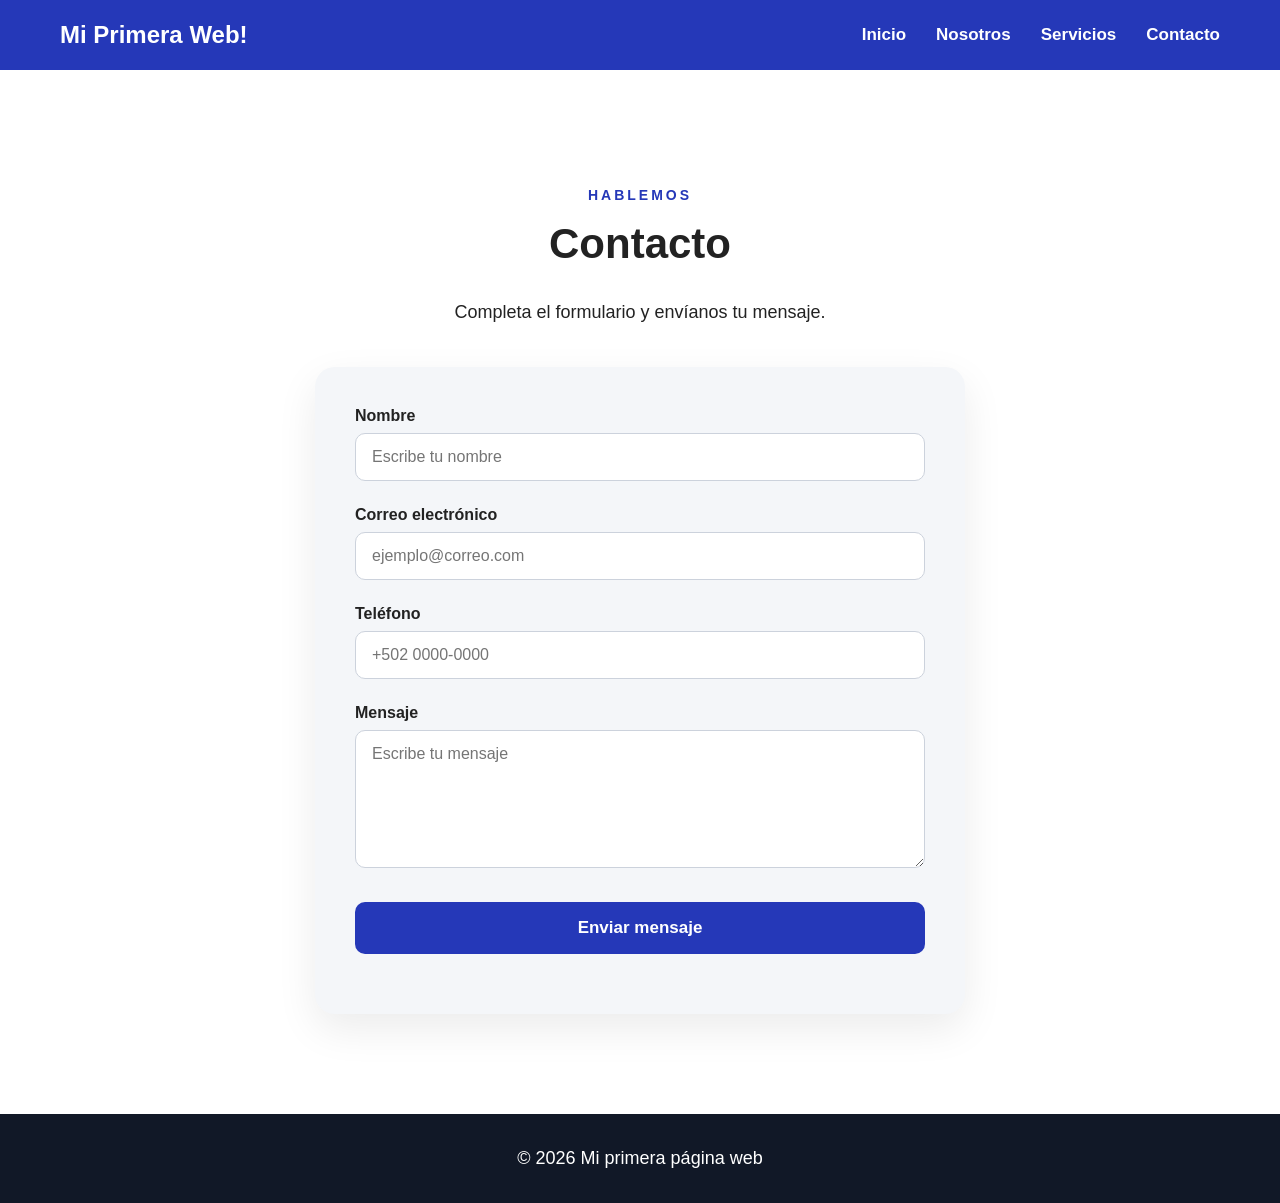
==== contacto.html @ 5b120964 "Agregue paginas de servicios y contacto" ====
<!DOCTYPE html>
<html lang="es">

<head>

  <meta charset="UTF-8">

  <meta
    name="viewport"
    content="width=device-width, initial-scale=1.0"
  >

  <title>
    Contacto | Mi Primera Web
  </title>

  <link
    rel="stylesheet"
    href="estilos.css"
  >

</head>


<body>


  <!-- =========================
       MENÚ
  ========================== -->

  <header class="encabezado">

    <div class="logo">
      Mi Primera Web!
    </div>


    <nav class="menu">

      <a href="index.html">
        Inicio
      </a>

      <a href="nosotros.html">
        Nosotros
      </a>

      <a href="servicios.html">
        Servicios
      </a>

      <a href="contacto.html">
        Contacto
      </a>

    </nav>

  </header>



  <!-- =========================
       CONTACTO
  ========================== -->

  <section
    class="seccion contacto"
  >

    <div class="contenido">

      <p class="etiqueta">
        HABLEMOS
      </p>

      <h2>
        Contacto
      </h2>

      <p class="texto-contacto">
        Completa el formulario y
        envíanos tu mensaje.
      </p>



      <!-- =========================
           FORMULARIO
      ========================== -->

      <form
        id="formularioContacto"
        class="formulario-contacto"

        action="https://script.google.com/macros/s/AKfycbyaZkfrmKI_kRTHV9h6Tu19hi5_56x1GxnVLF0dlutodoB7HQtSBGL1282Q-NZoCqmRVA/exec"

        method="POST"

        target="respuestaOculta"

        onsubmit="prepararEnvio()"
      >


        <!-- NOMBRE -->

        <div class="grupo-campo">

          <label for="nombre">
            Nombre
          </label>

          <input
            type="text"
            id="nombre"
            name="nombre"
            placeholder="Escribe tu nombre"
            required
          >

        </div>



        <!-- CORREO -->

        <div class="grupo-campo">

          <label for="correo">
            Correo electrónico
          </label>

          <input
            type="email"
            id="correo"
            name="correo"
            placeholder="ejemplo@correo.com"
            required
          >

        </div>



        <!-- TELÉFONO -->

        <div class="grupo-campo">

          <label for="telefono">
            Teléfono
          </label>

          <input
            type="tel"
            id="telefono"
            name="telefono"
            placeholder="+502 0000-0000"
          >

        </div>



        <!-- MENSAJE -->

        <div class="grupo-campo">

          <label for="mensaje">
            Mensaje
          </label>

          <textarea
            id="mensaje"
            name="mensaje"
            rows="6"
            placeholder="Escribe tu mensaje"
            required
          ></textarea>

        </div>



        <!-- BOTÓN -->

        <button
          type="submit"
          class="boton-enviar"
        >
          Enviar mensaje
        </button>


        <!-- CONFIRMACIÓN -->

        <p
          id="mensajeFormulario"
          class="mensaje-formulario"
        ></p>


      </form>



      <!-- RESPUESTA INVISIBLE -->

      <iframe
        name="respuestaOculta"
        id="respuestaOculta"
        style="display: none;"
        onload="confirmarEnvio()"
      ></iframe>


    </div>

  </section>



  <!-- =========================
       FOOTER
  ========================== -->

  <footer>

    <p>
      © 2026 Mi primera página web
    </p>

  </footer>


  <script src="script.js"></script>


</body>

</html>
---- estilos.css ----
/* =========================
   CONFIGURACIÓN GENERAL
========================= */

* {
  box-sizing: border-box;
}


html {
  scroll-behavior: smooth;
}


body {

  margin: 0;

  font-family:
    Arial,
    sans-serif;

  background:
    #f4f6f9;

  color:
    #222;

}



/* =========================
   MENÚ
========================= */

.encabezado {

  width: 100%;

  min-height: 70px;

  background:
    #2538b8;

  color:
    white;

  display:
    flex;

  align-items:
    center;

  justify-content:
    space-between;

  padding:
    0 60px;

  position:
    sticky;

  top:
    0;

  z-index:
    1000;

}


.logo {

  font-size:
    24px;

  font-weight:
    bold;

}


.menu {

  display:
    flex;

  gap:
    30px;

}


.menu a {

  color:
    white;

  text-decoration:
    none;

  font-size:
    17px;

  font-weight:
    bold;

}


.menu a:hover {

  opacity:
    0.7;

}



/* =========================
   HERO
========================= */

.hero {

  min-height:
    calc(100vh - 70px);

  background:
    #2538b8;

  color:
    white;

  display:
    flex;

  align-items:
    center;

  padding:
    60px;

}


.hero-contenido {

  width:
    100%;

  max-width:
    1200px;

  margin:
    auto;

  display:
    flex;

  align-items:
    center;

  gap:
    70px;

}


.hero-texto {

  width:
    50%;

}


.subtitulo {

  font-size:
    15px;

  font-weight:
    bold;

  letter-spacing:
    3px;

  margin-bottom:
    20px;

}


.hero h1 {

  font-size:
    60px;

  line-height:
    1.05;

  margin:
    0 0 25px;

}


.descripcion {

  font-size:
    19px;

  line-height:
    1.7;

  max-width:
    550px;

}



/* =========================
   BOTONES
========================= */

button {

  margin-top:
    25px;

  padding:
    16px 32px;

  border:
    none;

  border-radius:
    10px;

  background:
    white;

  color:
    #2538b8;

  font-size:
    17px;

  font-weight:
    bold;

  cursor:
    pointer;

  transition:
    0.3s;

}


button:hover {

  transform:
    translateY(-3px);

}



/* =========================
   IMAGEN HERO
========================= */

.hero-imagen {

  width:
    50%;

}


.hero-imagen img {

  width:
    100%;

  height:
    500px;

  object-fit:
    contain;

  display:
    block;

}



/* =========================
   SECCIONES
========================= */

.seccion {

  min-height:
    600px;

  display:
    flex;

  justify-content:
    center;

  align-items:
    center;

  padding:
    100px 30px;

}


.contenido {

  width:
    100%;

  max-width:
    1100px;

  text-align:
    center;

}


.etiqueta {

  font-size:
    14px;

  letter-spacing:
    3px;

  color:
    #2538b8;

  font-weight:
    bold;

}


h2 {

  font-size:
    42px;

  margin-top:
    10px;

  margin-bottom:
    30px;

}


p {

  font-size:
    18px;

  line-height:
    1.6;

}



/* =========================
   SERVICIOS
========================= */

.servicios {

  background:
    #e9ecf3;

}


.contenedor-tarjetas {

  margin-top:
    50px;

  display:
    flex;

  justify-content:
    center;

  gap:
    30px;

  flex-wrap:
    wrap;

}


.tarjeta {

  width:
    310px;

  min-height:
    270px;

  background:
    white;

  padding:
    35px;

  border-radius:
    20px;

  text-align:
    left;

  box-shadow:
    0 10px 30px
    rgba(0, 0, 0, 0.08);

  transition:
    0.3s;

}


.tarjeta:hover {

  transform:
    translateY(-8px);

}


.icono {

  width:
    50px;

  height:
    50px;

  background:
    #2538b8;

  color:
    white;

  border-radius:
    12px;

  display:
    flex;

  align-items:
    center;

  justify-content:
    center;

  font-weight:
    bold;

}


.tarjeta h3 {

  font-size:
    24px;

  margin-top:
    25px;

}



/* =========================
   CONTACTO
========================= */

.contacto {

  background:
    white;

}


.texto-contacto {

  margin-bottom:
    40px;

}


/* FORMULARIO */

.formulario-contacto {

  width:
    100%;

  max-width:
    650px;

  margin:
    40px auto 0;

  padding:
    40px;

  background:
    #f4f6f9;

  border-radius:
    20px;

  text-align:
    left;

  box-shadow:
    0 15px 40px
    rgba(0, 0, 0, 0.08);

}


.grupo-campo {

  margin-bottom:
    25px;

}


.grupo-campo label {

  display:
    block;

  margin-bottom:
    8px;

  font-size:
    16px;

  font-weight:
    bold;

  color:
    #222;

}


.grupo-campo input,
.grupo-campo textarea {

  width:
    100%;

  padding:
    14px 16px;

  border:
    1px solid #ccd2dc;

  border-radius:
    10px;

  font-family:
    Arial,
    sans-serif;

  font-size:
    16px;

  background:
    white;

  outline:
    none;

}


.grupo-campo input:focus,
.grupo-campo textarea:focus {

  border-color:
    #2538b8;

  box-shadow:
    0 0 0 3px
    rgba(37, 56, 184, 0.12);

}


.grupo-campo textarea {

  resize:
    vertical;

}



/* BOTÓN DEL FORMULARIO */

.boton-enviar {

  width:
    100%;

  background:
    #2538b8;

  color:
    white;

  margin-top:
    5px;

}


.boton-enviar:hover {

  background:
    #18278c;

}



/* MENSAJE DE CONFIRMACIÓN */

.mensaje-formulario {

  text-align:
    center;

  margin-top:
    20px;

  font-weight:
    bold;

  color:
    #16803c;

}



/* =========================
   FOOTER
========================= */

footer {

  background:
    #111827;

  color:
    white;

  text-align:
    center;

  padding:
    30px;

}


footer p {

  margin:
    0;

}



/* =========================
   TELÉFONOS
========================= */

@media (max-width: 800px) {


  .encabezado {

    flex-direction:
      column;

    padding:
      20px;

  }


  .menu {

    margin-top:
      15px;

    flex-wrap:
      wrap;

    justify-content:
      center;

    gap:
      15px;

  }


  .hero {

    padding:
      60px 25px;

  }


  .hero-contenido {

    flex-direction:
      column;

  }


  .hero-texto {

    width:
      100%;

    text-align:
      center;

  }


  .hero-imagen {

    width:
      100%;

  }


  .hero h1 {

    font-size:
      42px;

  }


  .hero-imagen img {

    height:
      350px;

  }


  .contenedor-tarjetas {

    flex-direction:
      column;

    align-items:
      center;

  }


  .formulario-contacto {

    padding:
      25px;

  }
}

/* =========================
   PÁGINAS INTERNAS
========================= */

.pagina-interna {

  min-height:
    calc(100vh - 70px);

  background:
    #f4f6f9;

  display:
    flex;

  align-items:
    center;

  padding:
    80px 60px;

}


.pagina-contenido {

  width:
    100%;

  max-width:
    1200px;

  margin:
    auto;

  display:
    flex;

  align-items:
    center;

  gap:
    80px;

}


.pagina-texto {

  width:
    55%;

}


.pagina-texto h1 {

  font-size:
    58px;

  color:
    #2538b8;

  margin:
    10px 0 30px;

}


.pagina-texto p {

  font-size:
    18px;

  line-height:
    1.8;

  color:
    #444;

}


.pagina-imagen {

  width:
    45%;

}


.pagina-imagen img {

  width:
    100%;

  max-height:
    520px;

  object-fit:
    contain;

  display:
    block;

}


.boton-link {

  display:
    inline-block;

  margin-top:
    25px;

  padding:
    16px 30px;

  background:
    #2538b8;

  color:
    white;

  text-decoration:
    none;

  border-radius:
    10px;

  font-weight:
    bold;

  transition:
    0.3s;

}


.boton-link:hover {

  transform:
    translateY(-3px);

  background:
    #18278c;

}


/* PÁGINAS INTERNAS EN TELÉFONO */

@media (max-width: 800px) {

  .pagina-interna {

    padding:
      60px 25px;

  }


  .pagina-contenido {

    flex-direction:
      column;

  }


  .pagina-texto {

    width:
      100%;

    text-align:
      center;

  }


  .pagina-imagen {

    width:
      100%;

  }


  .pagina-texto h1 {

    font-size:
      42px;

  }


  .pagina-imagen img {

    max-height:
      350px;

  }

}
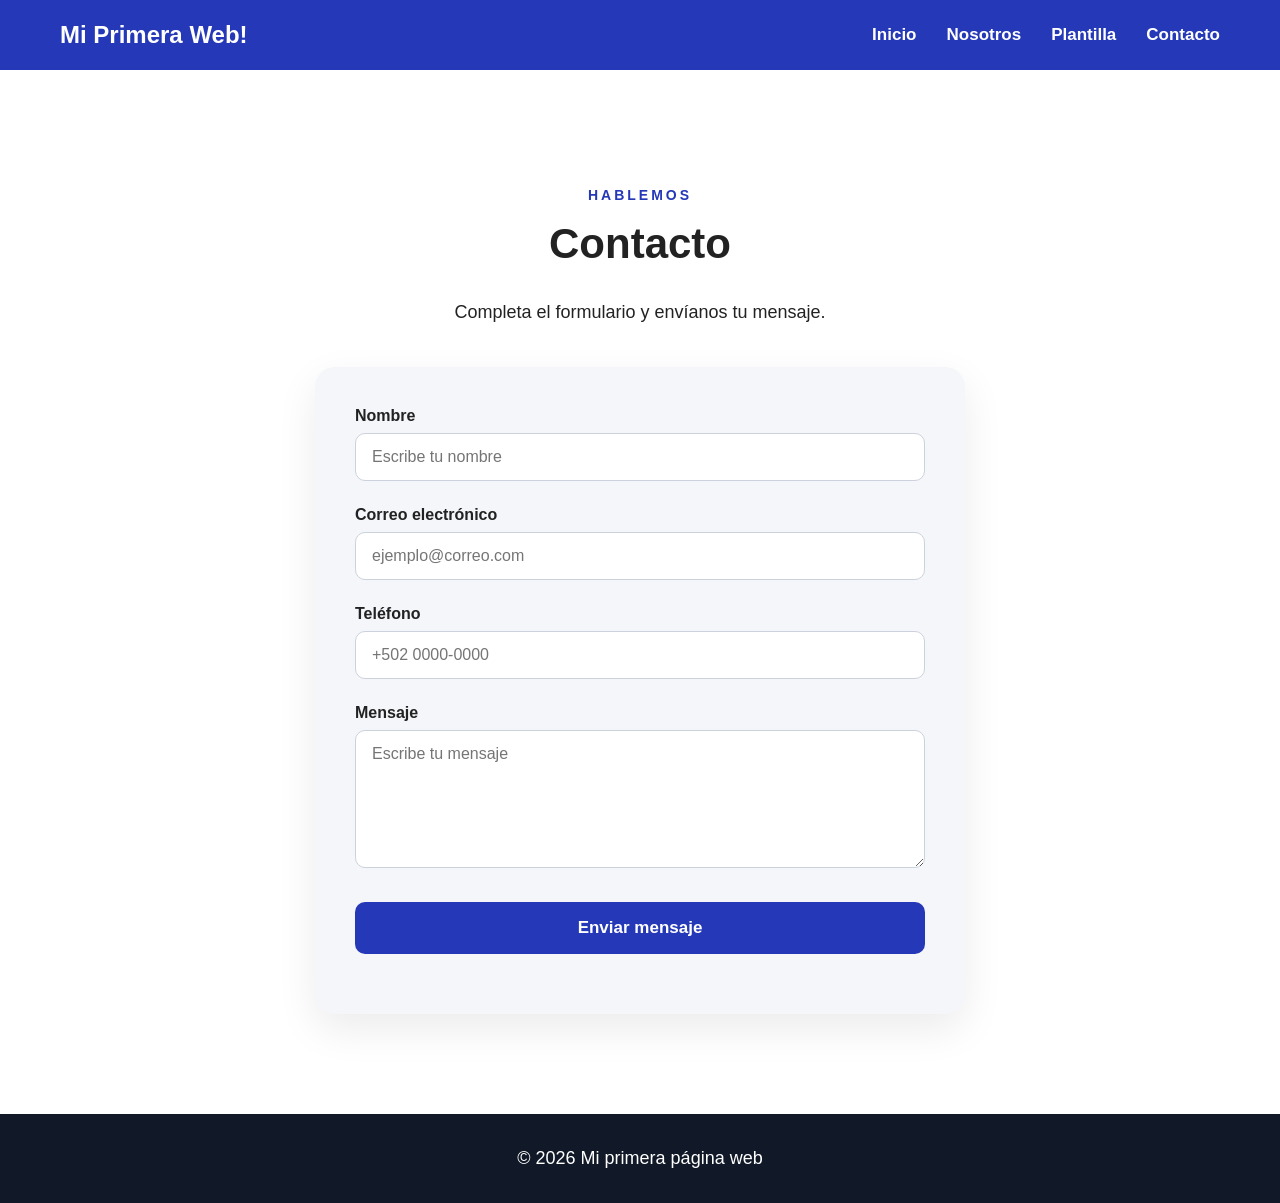
==== commit ab01b85a: "Conecte plantilla con Google Sheets" ====
--- a/contacto.html
+++ b/contacto.html
@@ -35,26 +35,25 @@
       Mi Primera Web!
     </div>
 
-
     <nav class="menu">
 
-      <a href="index.html">
-        Inicio
-      </a>
-
-      <a href="nosotros.html">
-        Nosotros
-      </a>
-
-      <a href="servicios.html">
-        Servicios
-      </a>
-
-      <a href="contacto.html">
-        Contacto
-      </a>
-
-    </nav>
+  <a href="index.html">
+    Inicio
+  </a>
+
+  <a href="nosotros.html">
+    Nosotros
+  </a>
+
+  <a href="plantilla.html">
+    Plantilla
+  </a>
+
+  <a href="contacto.html">
+    Contacto
+  </a>
+
+</nav>
 
   </header>
 
--- a/estilos.css
+++ b/estilos.css
@@ -1016,4 +1016,1077 @@
 
   }
 
+}
+
+/* =========================
+   BOTÓN DEL HERO
+========================= */
+
+.boton-hero {
+
+  display:
+    inline-block;
+
+  margin-top:
+    25px;
+
+  padding:
+    16px 32px;
+
+  background:
+    white;
+
+  color:
+    #2538b8;
+
+  text-decoration:
+    none;
+
+  border-radius:
+    10px;
+
+  font-size:
+    17px;
+
+  font-weight:
+    bold;
+
+  transition:
+    0.3s;
+
+}
+
+
+.boton-hero:hover {
+
+  transform:
+    translateY(-3px);
+
+  background:
+    #e5e7eb;
+
+}
+
+/* =========================
+   PLANTILLA UDA
+========================= */
+
+.plantilla-encabezado {
+
+  background:
+    #2538b8;
+
+  color:
+    white;
+
+  padding:
+    80px 30px;
+
+  text-align:
+    center;
+
+}
+
+
+.plantilla-titulo {
+
+  max-width:
+    900px;
+
+  margin:
+    auto;
+
+}
+
+
+.plantilla-etiqueta {
+
+  color:
+    white;
+
+}
+
+
+.plantilla-titulo h1 {
+
+  font-size:
+    56px;
+
+  margin:
+    10px 0 20px;
+
+}
+
+
+.plantilla-titulo p {
+
+  max-width:
+    650px;
+
+  margin-left:
+    auto;
+
+  margin-right:
+    auto;
+
+}
+
+
+
+/* =========================
+   CONTENIDO PLANTILLA
+========================= */
+
+.plantilla-seccion {
+
+  background:
+    #f4f6f9;
+
+  padding:
+    70px 30px 100px;
+
+}
+
+
+.plantilla-contenido {
+
+  width:
+    100%;
+
+  max-width:
+    1200px;
+
+  margin:
+    auto;
+
+}
+
+
+
+/* =========================
+   FILTROS
+========================= */
+
+.filtros-plantilla {
+
+  display:
+    flex;
+
+  justify-content:
+    center;
+
+  flex-wrap:
+    wrap;
+
+  gap:
+    12px;
+
+  margin-bottom:
+    50px;
+
+}
+
+
+.filtro-btn {
+
+  margin:
+    0;
+
+  padding:
+    12px 22px;
+
+  background:
+    white;
+
+  color:
+    #2538b8;
+
+  border:
+    2px solid #2538b8;
+
+  border-radius:
+    30px;
+
+  font-size:
+    15px;
+
+  cursor:
+    pointer;
+
+}
+
+
+.filtro-btn:hover {
+
+  background:
+    #2538b8;
+
+  color:
+    white;
+
+}
+
+
+.filtro-btn.activo {
+
+  background:
+    #2538b8;
+
+  color:
+    white;
+
+}
+
+
+
+/* =========================
+   GRID DE JUGADORAS
+========================= */
+
+.grid-jugadoras {
+
+  display:
+    grid;
+
+  grid-template-columns:
+    repeat(4, 1fr);
+
+  gap:
+    25px;
+
+}
+
+
+
+/* =========================
+   TARJETA JUGADORA
+========================= */
+
+.jugadora-card {
+
+  background:
+    white;
+
+  border-radius:
+    20px;
+
+  overflow:
+    hidden;
+
+  box-shadow:
+    0 12px 30px
+    rgba(0, 0, 0, 0.10);
+
+  transition:
+    0.3s;
+
+}
+
+
+.jugadora-card:hover {
+
+  transform:
+    translateY(-8px);
+
+  box-shadow:
+    0 18px 40px
+    rgba(0, 0, 0, 0.15);
+
+}
+
+
+
+/* =========================
+   FOTO
+========================= */
+
+.jugadora-foto {
+
+  position:
+    relative;
+
+  height:
+    330px;
+
+  overflow:
+    hidden;
+
+  background:
+    #dfe4ef;
+
+}
+
+
+.jugadora-foto img {
+
+  width:
+    100%;
+
+  height:
+    100%;
+
+  object-fit:
+    cover;
+
+  display:
+    block;
+
+}
+
+
+.foto-placeholder {
+
+  width:
+    100%;
+
+  height:
+    100%;
+
+  display:
+    flex;
+
+  align-items:
+    center;
+
+  justify-content:
+    center;
+
+  font-size:
+    22px;
+
+  font-weight:
+    bold;
+
+  color:
+    #8d96a8;
+
+  letter-spacing:
+    3px;
+
+}
+
+
+
+/* =========================
+   DORSAL
+========================= */
+
+.dorsal {
+
+  position:
+    absolute;
+
+  right:
+    15px;
+
+  bottom:
+    10px;
+
+  font-size:
+    58px;
+
+  font-weight:
+    900;
+
+  color:
+    white;
+
+  line-height:
+    1;
+
+  text-shadow:
+    0 3px 10px
+    rgba(0, 0, 0, 0.5);
+
+}
+
+
+
+/* =========================
+   INFORMACIÓN
+========================= */
+
+.jugadora-info {
+
+  padding:
+    22px;
+
+}
+
+
+.jugadora-info .posicion {
+
+  margin:
+    0 0 6px;
+
+  color:
+    #2538b8;
+
+  font-size:
+    14px;
+
+  font-weight:
+    bold;
+
+  text-transform:
+    uppercase;
+
+  letter-spacing:
+    1px;
+
+}
+
+
+.jugadora-info h2 {
+
+  margin:
+    0;
+
+  font-size:
+    22px;
+
+  color:
+    #222;
+
+}
+
+
+
+/* =========================
+   TABLETS
+========================= */
+
+@media (max-width: 1000px) {
+
+  .grid-jugadoras {
+
+    grid-template-columns:
+      repeat(3, 1fr);
+
+  }
+
+}
+
+
+
+/* =========================
+   TELÉFONOS
+========================= */
+
+@media (max-width: 700px) {
+
+  .plantilla-encabezado {
+
+    padding:
+      60px 20px;
+
+  }
+
+
+  .plantilla-titulo h1 {
+
+    font-size:
+      40px;
+
+  }
+
+
+  .plantilla-seccion {
+
+    padding:
+      45px 15px 70px;
+
+  }
+
+
+  .grid-jugadoras {
+
+    grid-template-columns:
+      repeat(2, 1fr);
+
+    gap:
+      14px;
+
+  }
+
+
+  .jugadora-foto {
+
+    height:
+      240px;
+
+  }
+
+
+  .jugadora-info {
+
+    padding:
+      15px;
+
+  }
+
+
+  .jugadora-info h2 {
+
+    font-size:
+      17px;
+
+  }
+
+
+  .jugadora-info .posicion {
+
+    font-size:
+      11px;
+
+  }
+
+
+  .dorsal {
+
+    font-size:
+      42px;
+
+  }
+
+
+  .filtro-btn {
+
+    padding:
+      10px 16px;
+
+    font-size:
+      13px;
+
+  }
+
+}
+
+
+
+/* =========================
+   TELÉFONOS PEQUEÑOS
+========================= */
+
+@media (max-width: 400px) {
+
+  .jugadora-foto {
+
+    height:
+      210px;
+
+  }
+
+}
+
+/* =========================
+   PLANTILLA UDA
+========================= */
+
+.plantilla-encabezado {
+
+  background:
+    #2538b8;
+
+  color:
+    white;
+
+  padding:
+    80px 30px;
+
+  text-align:
+    center;
+
+}
+
+
+.plantilla-titulo {
+
+  max-width:
+    900px;
+
+  margin:
+    auto;
+
+}
+
+
+.plantilla-etiqueta {
+
+  color:
+    white;
+
+}
+
+
+.plantilla-titulo h1 {
+
+  font-size:
+    56px;
+
+  margin:
+    10px 0 20px;
+
+}
+
+
+.plantilla-titulo p {
+
+  max-width:
+    650px;
+
+  margin-left:
+    auto;
+
+  margin-right:
+    auto;
+
+}
+
+
+
+/* =========================
+   CONTENIDO PLANTILLA
+========================= */
+
+.plantilla-seccion {
+
+  background:
+    #f4f6f9;
+
+  padding:
+    70px 30px 100px;
+
+}
+
+
+.plantilla-contenido {
+
+  width:
+    100%;
+
+  max-width:
+    1200px;
+
+  margin:
+    auto;
+
+}
+
+
+
+/* =========================
+   FILTROS
+========================= */
+
+.filtros-plantilla {
+
+  display:
+    flex;
+
+  justify-content:
+    center;
+
+  flex-wrap:
+    wrap;
+
+  gap:
+    12px;
+
+  margin-bottom:
+    50px;
+
+}
+
+
+.filtro-btn {
+
+  margin:
+    0;
+
+  padding:
+    12px 22px;
+
+  background:
+    white;
+
+  color:
+    #2538b8;
+
+  border:
+    2px solid #2538b8;
+
+  border-radius:
+    30px;
+
+  font-size:
+    15px;
+
+  cursor:
+    pointer;
+
+}
+
+
+.filtro-btn:hover {
+
+  background:
+    #2538b8;
+
+  color:
+    white;
+
+}
+
+
+.filtro-btn.activo {
+
+  background:
+    #2538b8;
+
+  color:
+    white;
+
+}
+
+
+
+/* =========================
+   GRID DE JUGADORAS
+========================= */
+
+.grid-jugadoras {
+
+  display:
+    grid;
+
+  grid-template-columns:
+    repeat(4, 1fr);
+
+  gap:
+    25px;
+
+}
+
+
+
+/* =========================
+   TARJETA JUGADORA
+========================= */
+
+.jugadora-card {
+
+  background:
+    white;
+
+  border-radius:
+    20px;
+
+  overflow:
+    hidden;
+
+  box-shadow:
+    0 12px 30px
+    rgba(0, 0, 0, 0.10);
+
+  transition:
+    0.3s;
+
+}
+
+
+.jugadora-card:hover {
+
+  transform:
+    translateY(-8px);
+
+  box-shadow:
+    0 18px 40px
+    rgba(0, 0, 0, 0.15);
+
+}
+
+
+
+/* =========================
+   FOTO
+========================= */
+
+.jugadora-foto {
+
+  position:
+    relative;
+
+  height:
+    330px;
+
+  overflow:
+    hidden;
+
+  background:
+    #dfe4ef;
+
+}
+
+
+.jugadora-foto img {
+
+  width:
+    100%;
+
+  height:
+    100%;
+
+  object-fit:
+    cover;
+
+  display:
+    block;
+
+}
+
+
+.foto-placeholder {
+
+  width:
+    100%;
+
+  height:
+    100%;
+
+  display:
+    flex;
+
+  align-items:
+    center;
+
+  justify-content:
+    center;
+
+  font-size:
+    22px;
+
+  font-weight:
+    bold;
+
+  color:
+    #8d96a8;
+
+  letter-spacing:
+    3px;
+
+}
+
+
+
+/* =========================
+   DORSAL
+========================= */
+
+.dorsal {
+
+  position:
+    absolute;
+
+  right:
+    15px;
+
+  bottom:
+    10px;
+
+  font-size:
+    58px;
+
+  font-weight:
+    900;
+
+  color:
+    white;
+
+  line-height:
+    1;
+
+  text-shadow:
+    0 3px 10px
+    rgba(0, 0, 0, 0.5);
+
+}
+
+
+
+/* =========================
+   INFORMACIÓN
+========================= */
+
+.jugadora-info {
+
+  padding:
+    22px;
+
+}
+
+
+.jugadora-info .posicion {
+
+  margin:
+    0 0 6px;
+
+  color:
+    #2538b8;
+
+  font-size:
+    14px;
+
+  font-weight:
+    bold;
+
+  text-transform:
+    uppercase;
+
+  letter-spacing:
+    1px;
+
+}
+
+
+.jugadora-info h2 {
+
+  margin:
+    0;
+
+  font-size:
+    22px;
+
+  color:
+    #222;
+
+}
+
+
+
+/* =========================
+   TABLETS
+========================= */
+
+@media (max-width: 1000px) {
+
+  .grid-jugadoras {
+
+    grid-template-columns:
+      repeat(3, 1fr);
+
+  }
+
+}
+
+
+
+/* =========================
+   TELÉFONOS
+========================= */
+
+@media (max-width: 700px) {
+
+  .plantilla-encabezado {
+
+    padding:
+      60px 20px;
+
+  }
+
+
+  .plantilla-titulo h1 {
+
+    font-size:
+      40px;
+
+  }
+
+
+  .plantilla-seccion {
+
+    padding:
+      45px 15px 70px;
+
+  }
+
+
+  .grid-jugadoras {
+
+    grid-template-columns:
+      repeat(2, 1fr);
+
+    gap:
+      14px;
+
+  }
+
+
+  .jugadora-foto {
+
+    height:
+      240px;
+
+  }
+
+
+  .jugadora-info {
+
+    padding:
+      15px;
+
+  }
+
+
+  .jugadora-info h2 {
+
+    font-size:
+      17px;
+
+  }
+
+
+  .jugadora-info .posicion {
+
+    font-size:
+      11px;
+
+  }
+
+
+  .dorsal {
+
+    font-size:
+      42px;
+
+  }
+
+
+  .filtro-btn {
+
+    padding:
+      10px 16px;
+
+    font-size:
+      13px;
+
+  }
+
+}
+
+
+
+/* =========================
+   TELÉFONOS PEQUEÑOS
+========================= */
+
+@media (max-width: 400px) {
+
+  .jugadora-foto {
+
+    height:
+      210px;
+
+  }
+
 }
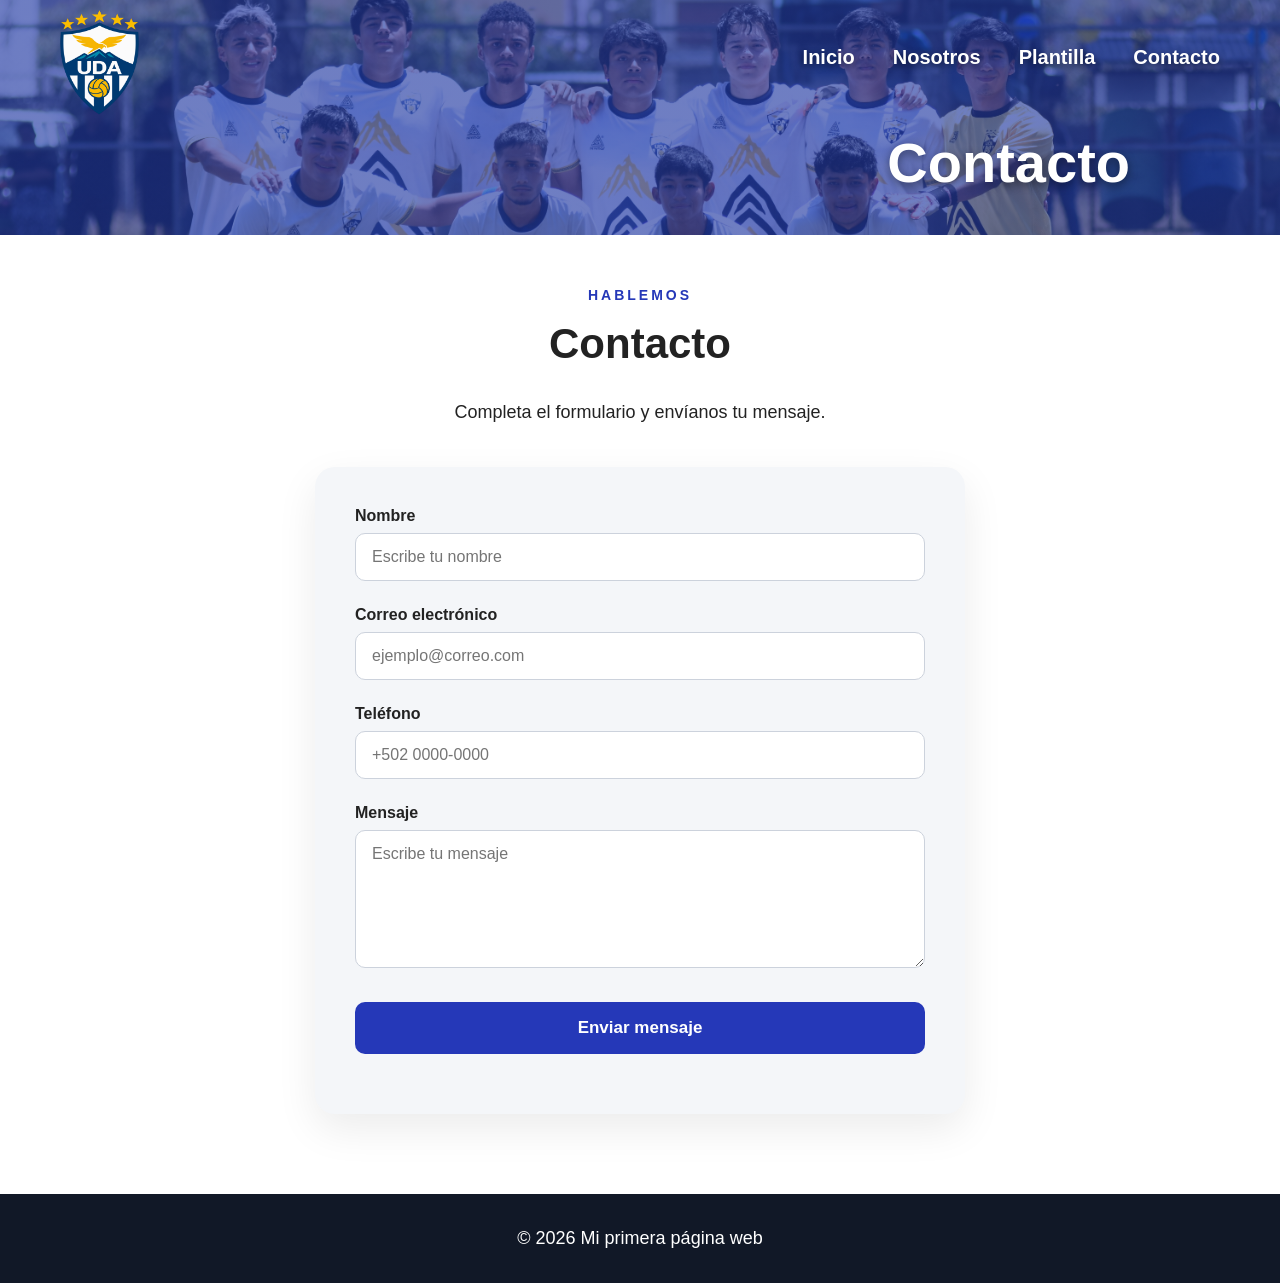
==== commit f6434ecd: "Actualiza encabezados y diseño web UDA" ====
--- a/contacto.html
+++ b/contacto.html
@@ -22,40 +22,81 @@
 </head>
 
 
-<body>
-
-
-  <!-- =========================
-       MENÚ
-  ========================== -->
-
-  <header class="encabezado">
-
-    <div class="logo">
-      Mi Primera Web!
-    </div>
-
-    <nav class="menu">
-
-  <a href="index.html">
-    Inicio
-  </a>
-
-  <a href="nosotros.html">
-    Nosotros
-  </a>
-
-  <a href="plantilla.html">
-    Plantilla
-  </a>
-
-  <a href="contacto.html">
-    Contacto
-  </a>
-
-</nav>
-
-  </header>
+<body class="pagina-contacto">
+
+
+  <!-- =====================================================
+       ENCABEZADO UDA
+       ===================================================== -->
+
+  <div class="cabecera-uda">
+
+
+    <!-- =========================
+         MENÚ
+    ========================== -->
+
+    <header class="encabezado">
+
+      <div class="logo">
+
+        <a href="index.html">
+
+          <img
+            src="imagenes/Portada.png"
+            alt="Logo UDA"
+            class="logo-uda"
+          >
+
+        </a>
+
+      </div>
+
+
+      <nav class="menu">
+
+        <a href="index.html">
+          Inicio
+        </a>
+
+        <a href="nosotros.html">
+          Nosotros
+        </a>
+
+        <a href="plantilla.html">
+          Plantilla
+        </a>
+
+        <a href="contacto.html">
+          Contacto
+        </a>
+
+      </nav>
+
+    </header>
+
+
+
+    <!-- =========================
+         TÍTULO DE LA PÁGINA
+    ========================== -->
+
+    <section
+      class="plantilla-encabezado encabezado-pagina"
+    >
+
+      <div class="plantilla-titulo">
+
+        <h1>
+          Contacto
+        </h1>
+
+      </div>
+
+    </section>
+
+
+  </div>
 
 
 
@@ -212,14 +253,11 @@
         onload="confirmarEnvio()"
       ></iframe>
 
-
     </div>
 
   </section>
 
-
-
-  <!-- =========================
+ <!-- =========================
        FOOTER
   ========================== -->
 
@@ -231,10 +269,8 @@
 
   </footer>
 
-
   <script src="script.js"></script>
 
-
 </body>
 
-</html>+</html>
--- a/estilos.css
+++ b/estilos.css
@@ -87,7 +87,7 @@
     flex;
 
   gap:
-    30px;
+    38px;
 
 }
 
@@ -101,7 +101,7 @@
     none;
 
   font-size:
-    17px;
+    20px;
 
   font-weight:
     bold;
@@ -2089,4 +2089,2304 @@
 
   }
 
+}
+
+/* =========================================
+   FILTROS DE PLANTILLA
+   ========================================= */
+
+.filtros-plantilla {
+  width: 100%;
+  max-width: 1700px;
+
+  margin: 0 auto 50px auto;
+
+  display: flex;
+  flex-wrap: wrap;
+  justify-content: center;
+  align-items: center;
+
+  gap: 18px;
+}
+
+
+/* BOTONES */
+
+.filtro-btn {
+  flex: 0 1 calc(20% - 18px);
+
+  min-width: 210px;
+  max-width: 300px;
+
+  min-height: 64px;
+
+  padding: 14px 20px;
+
+  display: flex;
+  align-items: center;
+  justify-content: center;
+
+  text-align: center;
+
+  border: 3px solid #243bc1;
+  border-radius: 40px;
+
+  background: #ffffff;
+  color: #243bc1;
+
+  font-size: 18px;
+  font-weight: 700;
+
+  cursor: pointer;
+
+  transition:
+    background 0.2s ease,
+    color 0.2s ease,
+    transform 0.2s ease;
+}
+
+
+/* BOTÓN ACTIVO */
+
+.filtro-btn.activo {
+  background: #243bc1;
+  color: #ffffff;
+}
+
+
+/* EFECTO AL PASAR EL CURSOR */
+
+.filtro-btn:hover {
+  transform: translateY(-2px);
+}
+
+
+
+/* =========================================
+   TABLET
+   ========================================= */
+
+@media (max-width: 1200px) {
+
+  .filtros-plantilla {
+    max-width: 950px;
+    gap: 14px;
+  }
+
+  .filtro-btn {
+    flex: 0 1 calc(33.333% - 14px);
+
+    min-width: 190px;
+    max-width: 280px;
+
+    font-size: 16px;
+  }
+
+}
+
+
+
+/* =========================================
+   TELÉFONO
+   ========================================= */
+
+@media (max-width: 700px) {
+
+  .filtros-plantilla {
+    width: 100%;
+
+    padding: 0 14px;
+
+    margin-bottom: 30px;
+
+    gap: 10px;
+  }
+
+
+  .filtro-btn {
+    flex: 0 1 calc(50% - 6px);
+
+    min-width: 0;
+    max-width: none;
+
+    min-height: 52px;
+
+    padding: 10px 8px;
+
+    font-size: 13px;
+
+    line-height: 1.15;
+  }
+
+}
+
+
+
+/* =========================================
+   TELÉFONOS MUY PEQUEÑOS
+   ========================================= */
+
+@media (max-width: 390px) {
+
+  .filtro-btn {
+    font-size: 12px;
+    padding: 9px 6px;
+  }
+
+}
+
+/* =========================================
+   AJUSTE DE ESPACIOS - PLANTILLA UDA
+   ========================================= */
+
+.plantilla-seccion {
+  padding-top: 30px;
+  padding-bottom: 70px;
+}
+
+.filtros-plantilla {
+  margin-top: 0;
+  margin-bottom: 25px;
+}
+
+
+/* TELÉFONO */
+
+@media (max-width: 700px) {
+
+  .plantilla-seccion {
+    padding-top: 25px;
+    padding-bottom: 50px;
+  }
+
+  .filtros-plantilla {
+    margin-bottom: 20px;
+  }
+
+}
+
+/* =========================================
+   AJUSTE FINAL DE ESPACIOS - PLANTILLA UDA
+   ========================================= */
+
+.plantilla-encabezado {
+  padding: 15px 30px 40px;
+}
+
+.plantilla-etiqueta {
+  margin-top: 0;
+  margin-bottom: 10px;
+}
+
+.plantilla-titulo h1 {
+  margin-top: 0;
+  margin-bottom: 12px;
+}
+
+.plantilla-titulo p:last-child {
+  margin-top: 0;
+  margin-bottom: 0;
+}
+
+
+/* ACERCAR FILTROS AL ENCABEZADO */
+
+.plantilla-seccion {
+  padding-top: 18px;
+  padding-bottom: 70px;
+}
+
+.filtros-plantilla {
+  margin-top: 0;
+  margin-bottom: 20px;
+}
+
+
+/* =========================================
+   TELÉFONO
+   ========================================= */
+
+@media (max-width: 700px) {
+
+  .plantilla-encabezado {
+    padding: 10px 18px 25px;
+  }
+
+  .plantilla-titulo h1 {
+    margin-bottom: 10px;
+  }
+
+  .plantilla-seccion {
+    padding-top: 12px;
+    padding-bottom: 50px;
+  }
+
+  .filtros-plantilla {
+    margin-bottom: 16px;
+  }
+
+}
+
+/* =========================================
+   LOGO UDA EN MENÚ
+   ========================================= */
+
+.logo {
+  display: flex;
+  align-items: center;
+}
+
+.logo-uda {
+  height: 105px;
+  width: auto;
+  display: block;
+  margin-top: 10px;
+}
+
+@media (max-width: 800px) {
+
+  .logo-uda {
+    height: 90px;
+    margin-top: 8px;
+  }
+
+}
+
+/* =========================================
+   MENÚ EN UNA SOLA LÍNEA - TELÉFONO
+   ========================================= */
+
+@media (max-width: 800px) {
+
+  .menu {
+    width: 100%;
+    margin-top: 15px;
+
+    flex-wrap: nowrap;
+    justify-content: center;
+
+    gap: 10px;
+  }
+
+  .menu a {
+    font-size: 16px;
+    white-space: nowrap;
+  }
+
+}
+
+/* =========================================
+   MENÚ MÓVIL - SIEMPRE UNA SOLA FILA
+   ========================================= */
+
+@media (max-width: 800px) {
+
+  .encabezado {
+    width: 100%;
+    padding: 16px 10px;
+  }
+
+  .menu {
+    width: 100%;
+    margin-top: 12px;
+
+    display: grid;
+    grid-template-columns: repeat(4, auto);
+
+    justify-content: center;
+    align-items: center;
+
+    gap: 12px;
+
+    flex-wrap: nowrap;
+  }
+
+  .menu a {
+    font-size: 15px;
+    white-space: nowrap;
+    text-align: center;
+  }
+
+}
+
+/* =========================================
+   ENCABEZADO NOSOTROS
+   MISMA ALTURA QUE PLANTILLA
+   ========================================= */
+
+.nosotros-encabezado {
+  min-height: 135px;
+
+  display: flex;
+  align-items: center;
+  justify-content: center;
+}
+
+.nosotros-encabezado .plantilla-titulo h1 {
+  margin: 0;
+}
+
+
+/* TELÉFONO */
+
+@media (max-width: 700px) {
+
+  .nosotros-encabezado {
+    min-height: 100px;
+  }
+
+}
+
+/* =========================================
+   NOSOTROS - CONTENIDO GENERAL
+   ========================================= */
+
+.nosotros-pagina {
+  width: 100%;
+  background: #f4f6f9;
+}
+
+
+/* =========================================
+   NOSOTROS - INTRODUCCIÓN
+   ========================================= */
+
+.nosotros-intro {
+  width: 100%;
+  max-width: 1500px;
+
+  margin: 0 auto;
+
+  padding: 40px 60px;
+
+  display: grid;
+  grid-template-columns: 1.4fr 0.6fr;
+
+  align-items: center;
+
+  gap: 60px;
+}
+
+/* =========================================
+   TEXTO INTRODUCCIÓN
+   ========================================= */
+
+.nosotros-intro-texto {
+  width: 100%;
+}
+
+
+.nosotros-mini-titulo {
+  display: block;
+
+  margin-bottom: 10px;
+
+  color: #2538b8;
+
+  font-size: 14px;
+  font-weight: 800;
+
+  letter-spacing: 3px;
+
+  text-transform: uppercase;
+}
+
+
+.nosotros-intro-texto h2 {
+  margin: 0 0 24px;
+
+  color: #111827;
+
+  font-size: 40px;
+  line-height: 1.1;
+
+  font-weight: 800;
+}
+
+
+.nosotros-intro-texto p {
+  max-width: 850px;
+
+  margin: 0 0 20px;
+
+  color: #374151;
+
+  font-size: 18px;
+  line-height: 1.75;
+}
+
+
+/* =========================================
+   FRASE DESTACADA
+   ========================================= */
+
+.nosotros-frase-destacada {
+  max-width: 850px;
+
+  margin-top: 30px;
+
+  padding: 22px 26px;
+
+  background: #ffffff;
+
+  border-left: 5px solid #2538b8;
+
+  border-radius: 0 14px 14px 0;
+
+  box-shadow:
+    0 8px 25px
+    rgba(0, 0, 0, 0.06);
+}
+
+
+.nosotros-frase-destacada strong {
+  display: block;
+
+  margin-bottom: 6px;
+
+  color: #2538b8;
+
+  font-size: 20px;
+}
+
+
+.nosotros-frase-destacada span {
+  display: block;
+
+  color: #374151;
+
+  font-size: 17px;
+  line-height: 1.6;
+}
+
+
+/* =========================================
+   ESCUDO INTRODUCCIÓN
+   ========================================= */
+
+.nosotros-intro-logo {
+  width: 100%;
+
+  display: flex;
+
+  align-items: center;
+  justify-content: center;
+}
+
+
+.nosotros-intro-logo img {
+  width: 100%;
+  max-width: 250px;
+
+  height: auto;
+
+  display: block;
+
+  object-fit: contain;
+}
+
+
+/* =========================================
+   TABLET
+   ========================================= */
+
+@media (max-width: 1000px) {
+
+  .nosotros-intro {
+    padding: 45px 35px;
+
+    grid-template-columns: 1fr 0.55fr;
+
+    gap: 40px;
+  }
+
+
+  .nosotros-intro-texto h2 {
+    font-size: 38px;
+  }
+
+
+  .nosotros-intro-logo img {
+    max-width: 260px;
+  }
+
+}
+
+
+/* =========================================
+   TELÉFONO
+   ========================================= */
+
+@media (max-width: 700px) {
+
+  .nosotros-intro {
+    padding: 32px 20px;
+
+    grid-template-columns: 1fr;
+
+    gap: 25px;
+  }
+
+
+  .nosotros-mini-titulo {
+    margin-bottom: 8px;
+
+    font-size: 12px;
+
+    letter-spacing: 2px;
+  }
+
+
+  .nosotros-intro-texto h2 {
+    margin-bottom: 20px;
+
+    font-size: 34px;
+
+    text-align: left;
+  }
+
+
+  .nosotros-intro-texto p {
+    margin-bottom: 16px;
+
+    font-size: 16px;
+    line-height: 1.65;
+  }
+
+
+  .nosotros-frase-destacada {
+    margin-top: 22px;
+
+    padding: 18px 20px;
+  }
+
+
+  .nosotros-frase-destacada strong {
+    font-size: 18px;
+  }
+
+
+  .nosotros-frase-destacada span {
+    font-size: 15px;
+  }
+
+
+  .nosotros-intro-logo img {
+    max-width: 210px;
+  }
+
+}
+
+/* =========================================================
+   NOSOTROS - ACORDEÓN GENERAL
+   ========================================================= */
+
+.nosotros-acordeon {
+  width: 100%;
+  max-width: 1500px;
+
+  margin: 0 auto;
+
+  padding:
+    10px 60px
+    70px;
+}
+
+
+/* =========================================================
+   BLOQUE DESPLEGABLE
+   ========================================================= */
+
+.nosotros-bloque {
+  width: 100%;
+
+  margin-bottom: 16px;
+
+  background: #ffffff;
+
+  border:
+    2px solid
+    #d9e1ec;
+
+  border-radius: 18px;
+
+  overflow: hidden;
+
+  box-shadow:
+    0 8px 24px
+    rgba(15, 23, 42, 0.05);
+
+  transition:
+    border-color 0.2s ease,
+    box-shadow 0.2s ease;
+}
+
+
+/* BLOQUE ABIERTO */
+
+.nosotros-bloque[open] {
+  border-color: #2538b8;
+
+  box-shadow:
+    0 12px 30px
+    rgba(37, 56, 184, 0.10);
+}
+
+
+/* =========================================================
+   CABECERA DEL DESPLEGABLE
+   ========================================================= */
+
+.nosotros-bloque summary {
+  width: 100%;
+
+  min-height: 82px;
+
+  padding:
+    18px 26px;
+
+  display: flex;
+
+  align-items: center;
+  justify-content: space-between;
+
+  gap: 20px;
+
+  cursor: pointer;
+
+  list-style: none;
+
+  background: #ffffff;
+
+  transition:
+    background 0.2s ease,
+    color 0.2s ease;
+}
+
+
+/* QUITAR FLECHA NATIVA */
+
+.nosotros-bloque summary::-webkit-details-marker {
+  display: none;
+}
+
+
+.nosotros-bloque summary::marker {
+  display: none;
+}
+
+
+/* HOVER */
+
+.nosotros-bloque summary:hover {
+  background: #f3f5fb;
+}
+
+
+/* CABECERA CUANDO ESTÁ ABIERTO */
+
+.nosotros-bloque[open] summary {
+  background: #2538b8;
+  color: #ffffff;
+}
+
+
+/* =========================================================
+   CONTENEDOR DEL NÚMERO + TÍTULO
+   ========================================================= */
+
+.nosotros-bloque summary > div {
+  display: flex;
+
+  align-items: center;
+
+  gap: 20px;
+}
+
+
+/* =========================================================
+   NÚMERO
+   ========================================================= */
+
+.acordeon-numero {
+  width: 48px;
+  height: 48px;
+
+  flex-shrink: 0;
+
+  display: flex;
+
+  align-items: center;
+  justify-content: center;
+
+  border-radius: 50%;
+
+  background: #2538b8;
+  color: #ffffff;
+
+  font-size: 15px;
+  font-weight: 800;
+
+  letter-spacing: 1px;
+
+  transition:
+    background 0.2s ease,
+    color 0.2s ease;
+}
+
+
+.nosotros-bloque[open]
+.acordeon-numero {
+  background: #ffffff;
+  color: #2538b8;
+}
+
+
+/* =========================================================
+   TÍTULO DEL ACORDEÓN
+   ========================================================= */
+
+.acordeon-titulo {
+  color: #172033;
+
+  font-size: 22px;
+  font-weight: 800;
+
+  transition:
+    color 0.2s ease;
+}
+
+
+.nosotros-bloque[open]
+.acordeon-titulo {
+  color: #ffffff;
+}
+
+
+/* =========================================================
+   ICONO + / -
+   ========================================================= */
+
+.acordeon-icono {
+  width: 42px;
+  height: 42px;
+
+  flex-shrink: 0;
+
+  display: flex;
+
+  align-items: center;
+  justify-content: center;
+
+  border:
+    2px solid
+    #2538b8;
+
+  border-radius: 50%;
+
+  color: #2538b8;
+
+  font-size: 0;
+
+  font-weight: 400;
+
+  transition:
+    background 0.2s ease,
+    color 0.2s ease,
+    transform 0.2s ease;
+}
+
+
+/* SIGNO + */
+
+.acordeon-icono::before {
+  content: "+";
+
+  font-size: 28px;
+  line-height: 1;
+}
+
+
+/* SIGNO - CUANDO ABRE */
+
+.nosotros-bloque[open]
+.acordeon-icono {
+  background: #ffffff;
+  color: #2538b8;
+}
+
+.nosotros-bloque[open]
+.acordeon-icono::before {
+  content: "−";
+}
+
+/* =========================================================
+   CONTENIDO DEL ACORDEÓN
+   ========================================================= */
+
+.acordeon-contenido {
+  padding:
+    38px 42px
+    44px;
+
+  background: #ffffff;
+
+  animation:
+    aparecerAcordeon
+    0.25s ease;
+}
+
+
+@keyframes aparecerAcordeon {
+
+  from {
+    opacity: 0;
+    transform:
+      translateY(-6px);
+  }
+
+  to {
+    opacity: 1;
+    transform:
+      translateY(0);
+  }
+
+}
+
+
+/* =========================================================
+   TEXTOS DEL CONTENIDO
+   ========================================================= */
+
+.acordeon-contenido h2 {
+  margin:
+    0 0 24px;
+
+  color: #172033;
+
+  font-size: 36px;
+  line-height: 1.15;
+
+  font-weight: 800;
+}
+
+
+.acordeon-contenido p {
+  max-width: 1050px;
+
+  margin:
+    0 0 18px;
+
+  color: #374151;
+
+  font-size: 17px;
+  line-height: 1.75;
+}
+
+
+/* =========================================================
+   TEXTO DESTACADO
+   ========================================================= */
+
+.texto-destacado {
+  max-width: 1050px;
+
+  margin:
+    26px 0 !important;
+
+  padding:
+    18px 22px;
+
+  background: #f3f5fb;
+
+  border-left:
+    5px solid
+    #2538b8;
+
+  border-radius:
+    0 12px
+    12px 0;
+
+  color:
+    #2538b8 !important;
+
+  font-size:
+    19px !important;
+
+  font-weight: 700;
+}
+
+
+/* =========================================================
+   LISTA DE CONCEPTOS
+   ========================================================= */
+
+.lista-conceptos {
+  display: flex;
+
+  flex-wrap: wrap;
+
+  gap: 10px;
+
+  margin:
+    22px 0 28px;
+}
+
+
+.lista-conceptos span {
+  padding:
+    10px 16px;
+
+  background: #eef1fb;
+
+  border:
+    1px solid
+    #cdd5f5;
+
+  border-radius: 30px;
+
+  color: #2538b8;
+
+  font-size: 14px;
+  font-weight: 700;
+}
+
+
+/* =========================================================
+   NUESTRO PROPÓSITO
+   ========================================================= */
+
+.proposito-grid {
+  width: 100%;
+
+  margin:
+    30px 0;
+
+  display: grid;
+
+  grid-template-columns:
+    repeat(5, 1fr);
+
+  gap: 16px;
+}
+
+
+.proposito-card {
+  min-height: 180px;
+
+  padding:
+    24px 20px;
+
+  background: #f5f7fc;
+
+  border:
+    1px solid
+    #dce2f3;
+
+  border-radius: 16px;
+
+  text-align: center;
+
+  transition:
+    transform 0.2s ease,
+    box-shadow 0.2s ease;
+}
+
+
+.proposito-card:hover {
+  transform:
+    translateY(-4px);
+
+  box-shadow:
+    0 10px 24px
+    rgba(37, 56, 184, 0.10);
+}
+
+
+.proposito-card h3 {
+  margin:
+    0 0 12px;
+
+  color: #2538b8;
+
+  font-size: 19px;
+}
+
+
+.proposito-card p {
+  margin: 0;
+
+  font-size: 14px;
+  line-height: 1.6;
+}
+
+
+/* =========================================================
+   INSPIRACIONES
+   ========================================================= */
+
+.inspiraciones-grid {
+  width: 100%;
+
+  margin-top: 30px;
+
+  display: grid;
+
+  grid-template-columns:
+    repeat(3, 1fr);
+
+  gap: 18px;
+}
+
+
+.inspiracion-card {
+  padding:
+    25px;
+
+  background: #f5f7fc;
+
+  border:
+    1px solid
+    #dce2f3;
+
+  border-radius: 16px;
+}
+
+
+.inspiracion-card h3 {
+  margin:
+    0 0 6px;
+
+  color: #172033;
+
+  font-size: 21px;
+}
+
+
+.inspiracion-card strong {
+  display: block;
+
+  margin-bottom: 14px;
+
+  color: #2538b8;
+
+  font-size: 15px;
+}
+
+
+.inspiracion-card p {
+  margin-bottom: 14px;
+
+  font-size: 15px;
+  line-height: 1.6;
+}
+
+
+.inspiracion-card
+.frase-corta {
+  margin-bottom: 0;
+
+  color: #2538b8;
+
+  font-weight: 700;
+}
+
+
+/* =========================================================
+   ADN UDA
+   ========================================================= */
+
+.adn-grid {
+  width: 100%;
+
+  margin:
+    30px 0;
+
+  display: grid;
+
+  grid-template-columns:
+    repeat(4, 1fr);
+
+  gap: 16px;
+}
+
+
+.adn-card {
+  min-height: 155px;
+
+  padding:
+    22px;
+
+  background: #2538b8;
+  color: #ffffff;
+
+  border-radius: 16px;
+}
+
+
+.adn-card h3 {
+  margin:
+    0 0 12px;
+
+  color: #ffffff;
+
+  font-size: 20px;
+}
+
+
+.adn-card p {
+  margin:
+    0 0 10px;
+
+  color: #ffffff;
+
+  font-size: 14px;
+  line-height: 1.55;
+}
+
+
+.adn-card strong {
+  color: #ffffff;
+
+  font-size: 14px;
+}
+
+
+/* =========================================================
+   FRASE METODOLOGÍA
+   ========================================================= */
+
+.frase-metodologia {
+  max-width: 850px;
+
+  margin-top: 30px;
+
+  padding:
+    25px;
+
+  display: flex;
+
+  flex-direction: column;
+
+  gap: 8px;
+
+  background: #2538b8;
+
+  border-radius: 16px;
+
+  color: #ffffff;
+}
+
+
+.frase-metodologia strong {
+  font-size: 19px;
+}
+
+
+/* =========================================================
+   CIERRE NOSOTROS
+   ========================================================= */
+
+.nosotros-cierre {
+  width: 100%;
+
+  padding:
+    65px 30px;
+
+  background: #2538b8;
+  color: #ffffff;
+
+  text-align: center;
+}
+
+
+.nosotros-cierre img {
+  width: 95px;
+
+  height: auto;
+
+  margin:
+    0 auto 22px;
+
+  display: block;
+}
+
+
+.nosotros-cierre p {
+  margin:
+    0 0 8px;
+
+  color: #ffffff;
+
+  font-size: 18px;
+}
+
+
+.nosotros-cierre h2 {
+  margin:
+    0 0 15px;
+
+  color: #ffffff;
+
+  font-size: 42px;
+}
+
+
+.nosotros-cierre span {
+  display: block;
+
+  font-size: 13px;
+  font-weight: 700;
+
+  letter-spacing: 3px;
+}
+
+
+/* =========================================================
+   TABLET
+   ========================================================= */
+
+@media (max-width: 1100px) {
+
+  .nosotros-acordeon {
+    padding:
+      10px 35px
+      60px;
+  }
+
+
+  .proposito-grid {
+    grid-template-columns:
+      repeat(3, 1fr);
+  }
+
+
+  .inspiraciones-grid {
+    grid-template-columns:
+      repeat(2, 1fr);
+  }
+
+
+  .adn-grid {
+    grid-template-columns:
+      repeat(2, 1fr);
+  }
+
+}
+
+
+/* =========================================================
+   TELÉFONO
+   ========================================================= */
+
+@media (max-width: 700px) {
+
+  .nosotros-acordeon {
+    padding:
+      5px 16px
+      45px;
+  }
+
+
+  .nosotros-bloque {
+    margin-bottom: 12px;
+
+    border-radius: 14px;
+  }
+
+
+  .nosotros-bloque summary {
+    min-height: 68px;
+
+    padding:
+      12px 15px;
+
+    gap: 10px;
+  }
+
+
+  .nosotros-bloque
+  summary > div {
+    gap: 10px;
+
+    min-width: 0;
+  }
+
+
+  .acordeon-numero {
+    width: 38px;
+    height: 38px;
+
+    font-size: 12px;
+  }
+
+
+  .acordeon-titulo {
+    font-size: 16px;
+    line-height: 1.2;
+  }
+
+
+  .acordeon-icono {
+    width: 34px;
+    height: 34px;
+  }
+
+
+  .acordeon-icono::before {
+    font-size: 23px;
+  }
+
+
+  .acordeon-contenido {
+    padding:
+      26px 20px
+      30px;
+  }
+
+
+  .acordeon-contenido h2 {
+    margin-bottom: 18px;
+
+    font-size: 28px;
+  }
+
+
+  .acordeon-contenido p {
+    margin-bottom: 15px;
+
+    font-size: 15px;
+    line-height: 1.65;
+  }
+
+
+  .texto-destacado {
+    margin:
+      20px 0 !important;
+
+    padding:
+      15px 17px;
+
+    font-size:
+      16px !important;
+  }
+
+
+  .lista-conceptos {
+    margin:
+      18px 0 22px;
+
+    gap: 8px;
+  }
+
+
+  .lista-conceptos span {
+    padding:
+      8px 12px;
+
+    font-size: 12px;
+  }
+
+
+  /* PROPÓSITO */
+
+  .proposito-grid {
+    grid-template-columns:
+      1fr 1fr;
+
+    gap: 10px;
+  }
+
+
+  .proposito-card {
+    min-height: 145px;
+
+    padding:
+      18px 12px;
+  }
+
+
+  .proposito-card h3 {
+    font-size: 16px;
+  }
+
+
+  .proposito-card p {
+    font-size: 12px;
+  }
+
+
+  /* INSPIRACIONES */
+
+  .inspiraciones-grid {
+    grid-template-columns:
+      1fr;
+
+    gap: 12px;
+  }
+
+
+  .inspiracion-card {
+    padding: 20px;
+  }
+
+
+  .inspiracion-card h3 {
+    font-size: 18px;
+  }
+
+
+  /* ADN */
+
+  .adn-grid {
+    grid-template-columns:
+      1fr 1fr;
+
+    gap: 10px;
+  }
+
+
+  .adn-card {
+    min-height: 135px;
+
+    padding: 17px;
+  }
+
+
+  .adn-card h3 {
+    font-size: 17px;
+  }
+
+
+  .adn-card p,
+  .adn-card strong {
+    font-size: 12px;
+  }
+
+
+  /* METODOLOGÍA */
+
+  .frase-metodologia {
+    padding: 20px;
+  }
+
+
+  .frase-metodologia strong {
+    font-size: 16px;
+  }
+
+
+  /* CIERRE */
+
+  .nosotros-cierre {
+    padding:
+      45px 20px;
+  }
+
+
+  .nosotros-cierre img {
+    width: 75px;
+  }
+
+
+  .nosotros-cierre h2 {
+    font-size: 32px;
+  }
+
+
+  .nosotros-cierre p {
+    font-size: 16px;
+  }
+
+
+  .nosotros-cierre span {
+    font-size: 11px;
+    letter-spacing: 2px;
+  }
+
+}
+
+
+/* =========================================================
+   TELÉFONOS PEQUEÑOS
+   ========================================================= */
+
+@media (max-width: 390px) {
+
+  .acordeon-titulo {
+    font-size: 14px;
+  }
+
+
+  .proposito-grid {
+    grid-template-columns:
+      1fr;
+  }
+
+
+  .adn-grid {
+    grid-template-columns:
+      1fr;
+  }
+
+
+  .nosotros-cierre h2 {
+    font-size: 28px;
+  }
+
+}
+
+/* =========================================================
+   CABECERA UDA CON FONDO FOTOGRÁFICO
+   ========================================================= */
+
+.cabecera-uda {
+
+  width: 100%;
+
+  background:
+    linear-gradient(
+      rgba(22, 47, 157, 0.62),
+      rgba(22, 47, 157, 0.62)
+    ),
+    url("ALE_9570.JPG");
+
+  background-size:
+    cover;
+
+  background-position:
+    center 30%;
+
+  background-repeat:
+    no-repeat;
+
+  color:
+    #ffffff;
+
+}
+
+
+/* =========================================================
+   MENÚ SOBRE LA MISMA FOTOGRAFÍA
+   ========================================================= */
+
+.cabecera-uda .encabezado {
+
+  background:
+    transparent;
+
+}
+
+
+/* =========================================================
+   TÍTULO SOBRE LA MISMA FOTOGRAFÍA
+   ========================================================= */
+
+.cabecera-uda .plantilla-encabezado {
+
+  background:
+    transparent;
+
+  color:
+    #ffffff;
+
+}
+
+
+/* =========================================================
+   TÍTULO
+   ========================================================= */
+
+.cabecera-uda .plantilla-titulo h1 {
+
+  color:
+    #ffffff;
+
+  text-shadow:
+    0 3px 10px
+    rgba(0, 0, 0, 0.45);
+
+}
+
+
+/* =========================================================
+   TEXTO ADICIONAL DEL ENCABEZADO
+   ========================================================= */
+
+.cabecera-uda .plantilla-etiqueta,
+.cabecera-uda .plantilla-titulo p {
+
+  color:
+    #ffffff;
+
+  text-shadow:
+    0 2px 8px
+    rgba(0, 0, 0, 0.45);
+
+}
+
+
+/* =========================================================
+   MENÚ
+   ========================================================= */
+
+.cabecera-uda .menu a {
+
+  color:
+    #ffffff;
+
+  text-shadow:
+    0 2px 7px
+    rgba(0, 0, 0, 0.50);
+
+}
+
+
+/* =========================================================
+   TELÉFONO
+   ========================================================= */
+
+@media (max-width: 800px) {
+
+  .cabecera-uda {
+
+    background-position:
+      center 25%;
+
+  }
+
+}
+
+/* =========================================================
+   POSICIÓN DEL TÍTULO - NOSOTROS
+   ========================================================= */
+
+.nosotros-encabezado .plantilla-titulo {
+  width: 100%;
+  max-width: none;
+
+  margin: 0;
+
+  padding-right: 120px;
+
+  text-align: right;
+}
+
+
+/* TELÉFONO */
+
+@media (max-width: 700px) {
+
+  .nosotros-encabezado .plantilla-titulo {
+    padding-right: 0;
+
+    text-align: center;
+  }
+
+}
+
+/* =========================================================
+   MENÚ FIJO DENTRO DEL ENCABEZADO
+   NO SEGUIR AL HACER SCROLL
+   ========================================================= */
+
+.cabecera-uda .encabezado {
+  position: relative;
+  top: auto;
+
+  z-index: 2;
+}
+
+/* =========================================================
+   TÍTULO DEL ENCABEZADO HACIA LA DERECHA
+   ========================================================= */
+
+.cabecera-uda .encabezado-pagina .plantilla-titulo {
+  width: 100%;
+  max-width: none;
+
+  margin: 0;
+
+  padding-right: 120px;
+
+  text-align: right;
+}
+
+.cabecera-uda .encabezado-pagina .plantilla-titulo h1 {
+  width: 100%;
+  margin: 0;
+
+  text-align: right;
+}
+
+
+/* TELÉFONO */
+
+@media (max-width: 800px) {
+
+  .cabecera-uda .encabezado-pagina .plantilla-titulo {
+    padding-right: 0;
+    text-align: center;
+  }
+
+  .cabecera-uda .encabezado-pagina .plantilla-titulo h1 {
+    text-align: center;
+  }
+
+}
+
+/* =========================================================
+   PLANTILLA
+   MISMAS DIMENSIONES DEL ENCABEZADO DE NOSOTROS
+   ========================================================= */
+
+
+/* MISMA ALTURA DEL ÁREA DEL TÍTULO */
+
+.pagina-plantilla
+.encabezado-pagina {
+
+  width: 100%;
+
+  height: 135px;
+  min-height: 135px;
+
+  padding: 0 30px;
+
+  display: flex;
+
+  align-items: center;
+  justify-content: center;
+
+  background: transparent;
+}
+
+
+/* MISMA POSICIÓN HORIZONTAL QUE NOSOTROS */
+
+.pagina-plantilla
+.encabezado-pagina
+.plantilla-titulo {
+
+  width: 100%;
+  max-width: none;
+
+  margin: 0;
+
+  padding-right: 30px;
+
+  text-align: right;
+}
+
+/* TÍTULO + SUBTÍTULO COMO UN SOLO GRUPO */
+
+.pagina-plantilla
+.titulo-plantilla-grupo {
+
+  display: inline-block;
+
+  text-align: center;
+}
+
+
+/* TÍTULO */
+
+.pagina-plantilla
+.titulo-plantilla-grupo h1 {
+
+  width: auto;
+
+  margin: 0 0 8px;
+
+  text-align: center;
+}
+
+
+/* SUBTÍTULO */
+
+.pagina-plantilla
+.titulo-plantilla-grupo p {
+
+  width: 100%;
+  max-width: none;
+
+  margin: 0;
+
+  text-align: center;
+}
+
+
+/* =========================================================
+   TELÉFONO
+   ========================================================= */
+
+@media (max-width: 700px) {
+
+  .pagina-plantilla
+  .encabezado-pagina {
+
+    height: 100px;
+    min-height: 100px;
+
+    padding: 0 18px;
+  }
+
+
+  .pagina-plantilla
+  .encabezado-pagina
+  .plantilla-titulo {
+
+    padding-right: 0;
+
+    text-align: center;
+  }
+
+}
+
+/* =========================================================
+   MÁS ESPACIO ENTRE BOTONES DEL MENÚ
+   SOLO EN PLANTILLA
+   ========================================================= */
+
+@media (min-width: 801px) {
+
+  .pagina-plantilla
+  .cabecera-uda
+  .menu {
+    gap: 60px;
+  }
+
+}
+
+/* =========================================================
+   CONTACTO - ACERCAR CONTENIDO AL ENCABEZADO
+   ========================================================= */
+
+.pagina-contacto .contacto {
+  min-height: auto;
+
+  align-items: flex-start;
+
+  padding:
+    35px 30px 80px;
+}
+
+/* =========================================================
+   INICIO UDA - PORTADA PRINCIPAL
+   ========================================================= */
+
+.pagina-inicio .hero-uda {
+
+  min-height: 620px;
+
+  padding:
+    65px 80px;
+
+  background:
+    #2538b8;
+
+  color:
+    #ffffff;
+
+  display:
+    flex;
+
+  align-items:
+    center;
+}
+
+
+/* CONTENEDOR */
+
+.pagina-inicio
+.hero-uda
+.hero-contenido {
+
+  width: 100%;
+  max-width: 1500px;
+
+  margin: 0 auto;
+
+  display: grid;
+
+  grid-template-columns:
+    1.05fr 0.95fr;
+
+  align-items: center;
+
+  gap: 70px;
+}
+
+
+/* =========================================================
+   TEXTO
+   ========================================================= */
+
+.pagina-inicio
+.hero-uda
+.hero-texto {
+
+  width: 100%;
+}
+
+
+/* TEXTO PEQUEÑO */
+
+.pagina-inicio
+.hero-mini-titulo {
+
+  margin:
+    0 0 20px;
+
+  color:
+    #ffffff;
+
+  font-size:
+    15px;
+
+  font-weight:
+    800;
+
+  letter-spacing:
+    4px;
+
+  text-transform:
+    uppercase;
+}
+
+
+/* TÍTULO PRINCIPAL */
+
+.pagina-inicio
+.hero-uda
+.hero-texto h1 {
+
+  margin:
+    0 0 30px;
+
+  color:
+    #ffffff;
+
+  font-size:
+    58px;
+
+  line-height:
+    1.05;
+
+  font-weight:
+    800;
+}
+
+
+/* FRASE DESTACADA */
+
+.pagina-inicio
+.hero-uda
+.hero-texto h1 span {
+
+  display:
+    block;
+
+  color:
+    #ffc400;
+}
+
+
+/* DESCRIPCIÓN */
+
+.pagina-inicio
+.hero-descripcion-uda {
+
+  max-width:
+    680px;
+
+  margin:
+    0 0 12px;
+
+  color:
+    #ffffff;
+
+  font-size:
+    18px;
+
+  line-height:
+    1.7;
+}
+
+
+/* =========================================================
+   BOTONES
+   ========================================================= */
+
+.pagina-inicio
+.hero-botones {
+
+  margin-top:
+    35px;
+
+  display:
+    flex;
+
+  align-items:
+    center;
+
+  gap:
+    16px;
+
+  flex-wrap:
+    wrap;
+}
+
+
+.pagina-inicio
+.hero-botones
+.boton-hero {
+
+  margin:
+    0;
+
+  padding:
+    15px 26px;
+
+  border-radius:
+    10px;
+
+  font-size:
+    16px;
+
+  font-weight:
+    700;
+
+  text-decoration:
+    none;
+
+  transition:
+    transform 0.2s ease,
+    background 0.2s ease;
+}
+
+
+/* BOTÓN PRINCIPAL */
+
+.pagina-inicio
+.boton-hero-principal {
+
+  background:
+    #ffffff;
+
+  color:
+    #2538b8;
+}
+
+
+/* BOTÓN SECUNDARIO */
+
+.pagina-inicio
+.boton-hero-secundario {
+
+  background:
+    transparent;
+
+  color:
+    #ffffff;
+
+  border:
+    2px solid #ffffff;
+}
+
+
+.pagina-inicio
+.hero-botones
+.boton-hero:hover {
+
+  transform:
+    translateY(-3px);
+}
+
+
+/* =========================================================
+   ESCUDO GRANDE
+   ========================================================= */
+
+.pagina-inicio
+.hero-escudo-uda {
+
+  width:
+    100%;
+
+  display:
+    flex;
+
+  align-items:
+    center;
+
+  justify-content:
+    center;
+}
+
+
+.pagina-inicio
+.hero-escudo-uda img {
+
+  width:
+    100%;
+
+  max-width:
+    520px;
+
+  height:
+    auto;
+
+  display:
+    block;
+
+  object-fit:
+    contain;
+}
+
+
+/* =========================================================
+   TABLET
+   ========================================================= */
+
+@media (max-width: 1000px) {
+
+  .pagina-inicio
+  .hero-uda {
+
+    padding:
+      55px 40px;
+  }
+
+
+  .pagina-inicio
+  .hero-uda
+  .hero-contenido {
+
+    grid-template-columns:
+      1fr 0.75fr;
+
+    gap:
+      40px;
+  }
+
+
+  .pagina-inicio
+  .hero-uda
+  .hero-texto h1 {
+
+    font-size:
+      46px;
+  }
+
+
+  .pagina-inicio
+  .hero-escudo-uda img {
+
+    max-width:
+      400px;
+  }
+
+}
+
+
+/* =========================================================
+   TELÉFONO
+   ========================================================= */
+
+@media (max-width: 700px) {
+
+  .pagina-inicio
+  .hero-uda {
+
+    min-height:
+      auto;
+
+    padding:
+      45px 20px;
+  }
+
+
+  .pagina-inicio
+  .hero-uda
+  .hero-contenido {
+
+    display:
+      flex;
+
+    flex-direction:
+      column;
+
+    gap:
+      35px;
+
+    text-align:
+      center;
+  }
+
+
+  .pagina-inicio
+  .hero-uda
+  .hero-texto {
+
+    width:
+      100%;
+
+    text-align:
+      center;
+  }
+
+
+  .pagina-inicio
+  .hero-mini-titulo {
+
+    font-size:
+      12px;
+
+    letter-spacing:
+      3px;
+  }
+
+
+  .pagina-inicio
+  .hero-uda
+  .hero-texto h1 {
+
+    font-size:
+      38px;
+
+    line-height:
+      1.08;
+  }
+
+
+  .pagina-inicio
+  .hero-descripcion-uda {
+
+    margin-left:
+      auto;
+
+    margin-right:
+      auto;
+
+    font-size:
+      16px;
+  }
+
+
+  .pagina-inicio
+  .hero-botones {
+
+    justify-content:
+      center;
+  }
+
+
+  .pagina-inicio
+  .hero-escudo-uda img {
+
+    max-width:
+      280px;
+  }
+
 }
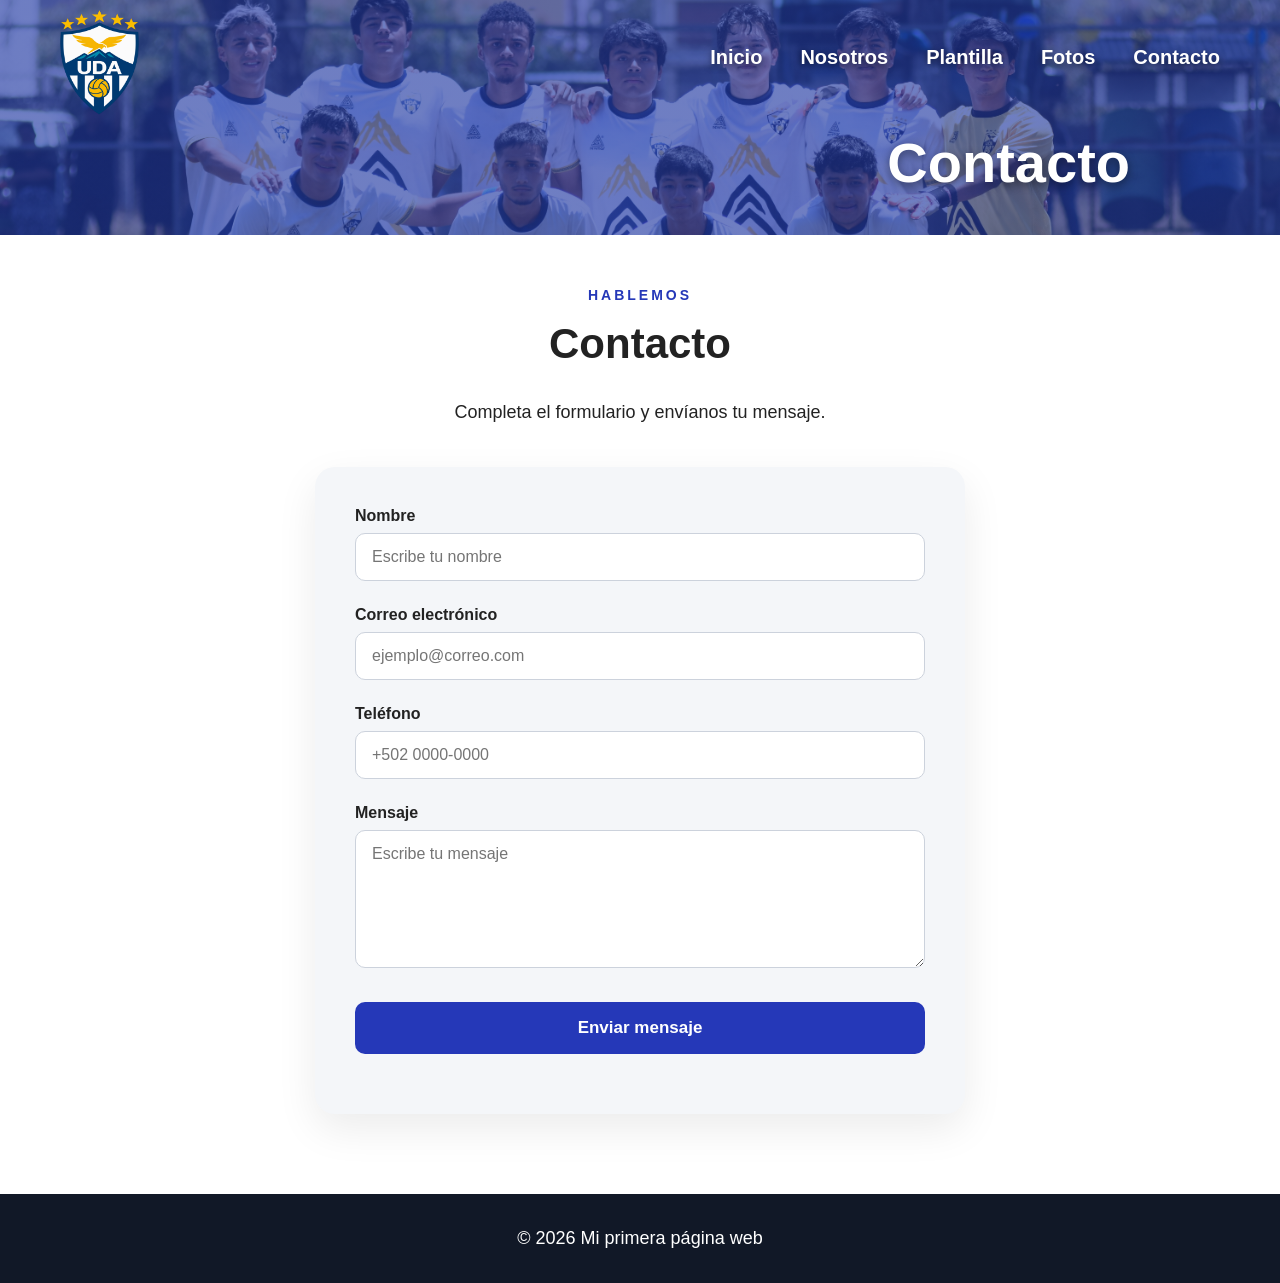
==== commit d7dfc98b: "Agrega seccion Fotos y actualiza menu UDA" ====
--- a/contacto.html
+++ b/contacto.html
@@ -52,26 +52,29 @@
 
       </div>
 
-
       <nav class="menu">
 
-        <a href="index.html">
-          Inicio
-        </a>
-
-        <a href="nosotros.html">
-          Nosotros
-        </a>
-
-        <a href="plantilla.html">
-          Plantilla
-        </a>
-
-        <a href="contacto.html">
-          Contacto
-        </a>
-
-      </nav>
+  <a href="index.html">
+    Inicio
+  </a>
+
+  <a href="nosotros.html">
+    Nosotros
+  </a>
+
+  <a href="plantilla.html">
+    Plantilla
+  </a>
+
+  <a href="fotos.html">
+  Fotos
+  </a>
+
+  <a href="contacto.html">
+    Contacto
+  </a>
+
+</nav>  
 
     </header>
 
--- a/estilos.css
+++ b/estilos.css
@@ -2356,21 +2356,32 @@
    MENÚ EN UNA SOLA LÍNEA - TELÉFONO
    ========================================= */
 
-@media (max-width: 800px) {
+  @media (max-width: 800px) {
 
   .menu {
     width: 100%;
-    margin-top: 15px;
+    margin-top: 12px;
+
+    display: grid;
+
+    grid-template-columns:
+      repeat(5, auto);
+
+    justify-content: center;
+    align-items: center;
+
+    gap: 8px;
 
     flex-wrap: nowrap;
-    justify-content: center;
-
-    gap: 10px;
-  }
+  }
+
 
   .menu a {
-    font-size: 16px;
+    font-size: 13px;
+
     white-space: nowrap;
+
+    text-align: center;
   }
 
 }
@@ -2391,7 +2402,7 @@
     margin-top: 12px;
 
     display: grid;
-    grid-template-columns: repeat(4, auto);
+    grid-template-columns: repeat(5, auto);
 
     justify-content: center;
     align-items: center;
@@ -4389,4 +4400,217 @@
       280px;
   }
 
+}
+
+/* =========================================================
+   PÁGINA PARTIDOS
+   ========================================================= */
+
+.partidos-pagina {
+  width: 100%;
+
+  min-height: 600px;
+
+  background: #f4f6f9;
+
+  padding:
+    45px 60px
+    80px;
+}
+
+
+/* =========================================================
+   INTRODUCCIÓN
+   ========================================================= */
+
+.partidos-intro {
+  width: 100%;
+
+  max-width: 1400px;
+
+  margin:
+    0 auto
+    40px;
+
+  text-align: center;
+}
+
+
+.partidos-mini-titulo {
+  display: block;
+
+  margin-bottom: 10px;
+
+  color: #2538b8;
+
+  font-size: 14px;
+
+  font-weight: 800;
+
+  letter-spacing: 3px;
+
+  text-transform: uppercase;
+}
+
+
+.partidos-intro h2 {
+  margin:
+    0 0 15px;
+
+  color: #111827;
+
+  font-size: 46px;
+
+  font-weight: 800;
+}
+
+
+.partidos-intro p {
+  max-width: 700px;
+
+  margin:
+    0 auto;
+
+  color: #4b5563;
+
+  font-size: 18px;
+
+  line-height: 1.7;
+}
+
+
+/* =========================================================
+   LISTA DE PARTIDOS
+   ========================================================= */
+
+.lista-partidos {
+  width: 100%;
+
+  max-width: 1500px;
+
+  margin: 0 auto;
+}
+
+
+/* =========================================================
+   ESTADO INICIAL
+   ========================================================= */
+
+.partidos-vacio {
+  width: 100%;
+
+  max-width: 700px;
+
+  margin:
+    20px auto 0;
+
+  padding:
+    45px 35px;
+
+  background: #ffffff;
+
+  border:
+    2px solid
+    #dce2f3;
+
+  border-radius: 20px;
+
+  text-align: center;
+
+  box-shadow:
+    0 10px 30px
+    rgba(15, 23, 42, 0.06);
+}
+
+
+.partidos-vacio-escudo img {
+  width: 100px;
+
+  height: auto;
+
+  margin:
+    0 auto
+    20px;
+
+  display: block;
+}
+
+
+.partidos-vacio h3 {
+  margin:
+    0 0 12px;
+
+  color: #172033;
+
+  font-size: 27px;
+}
+
+
+.partidos-vacio p {
+  max-width: 500px;
+
+  margin: 0 auto;
+
+  color: #6b7280;
+
+  font-size: 17px;
+
+  line-height: 1.6;
+}
+
+
+/* =========================================================
+   TELÉFONO
+   ========================================================= */
+
+@media (max-width: 700px) {
+
+  .fotos-pagina {
+    padding:
+      30px 16px
+      55px;
+  }
+
+  .fotos-intro {
+    margin-bottom: 28px;
+  }
+
+
+  .fotos-mini-titulo {
+    font-size: 12px;
+
+    letter-spacing: 2px;
+  }
+
+
+  .fotos-intro h2 {
+    font-size: 34px;
+  }
+
+
+  .fotos-intro p {
+    font-size: 16px;
+  }
+
+
+  .fotos-vacio {
+    padding:
+      32px 20px;
+  }
+
+
+  .fotos-vacio-escudo img {
+    width: 80px;
+  }
+
+
+  .fotos-vacio h3 {
+    font-size: 23px;
+  }
+
+
+  .fotos-vacio p {
+    font-size: 15px;
+  }
+
 }
